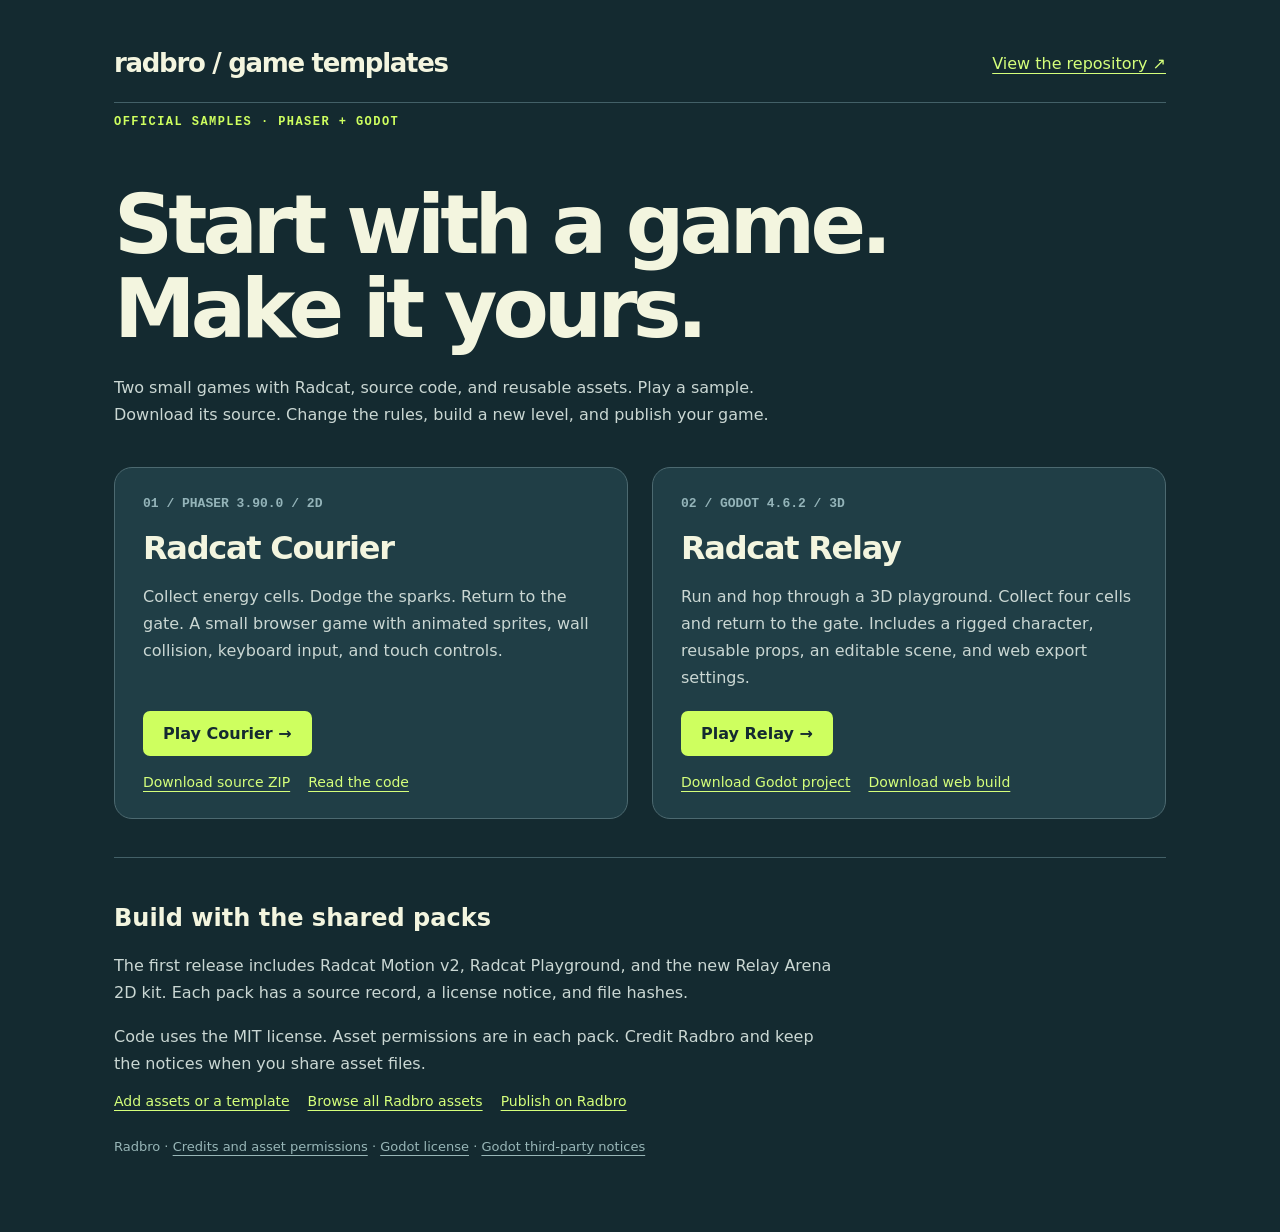
==== site.html @ 70222316 "Give builders working games Start the official sample library with editable Phaser and Godot games. " ====
<!doctype html>
<html lang="en">
<head>
<meta charset="utf-8"><meta name="viewport" content="width=device-width,initial-scale=1">
<title>Official Radbro Game Templates</title>
<link rel="icon" href="data:image/svg+xml,%3Csvg xmlns='http://www.w3.org/2000/svg' viewBox='0 0 64 64'%3E%3Crect width='64' height='64' rx='16' fill='%23ceff5f'/%3E%3Ctext x='16' y='47' font-size='44'%3ER%3C/text%3E%3C/svg%3E">
<style>
:root{color-scheme:dark;font-family:system-ui,sans-serif;background:#142a30;color:#f3f5df}*{box-sizing:border-box}body{margin:0}main{max-width:1100px;margin:auto;padding:48px 24px}a{color:#d5ff7b;text-underline-offset:4px}header{display:flex;justify-content:space-between;gap:20px;align-items:center;border-bottom:1px solid #436067;padding-bottom:24px}.brand{font-weight:850;letter-spacing:-.05em;font-size:26px}h1{font-size:clamp(42px,7vw,82px);line-height:1.02;letter-spacing:-.06em;max-width:850px;margin:54px 0 24px}p{line-height:1.7;max-width:720px;color:#cad7d3}.eyebrow{color:#ceff5f;letter-spacing:.12em;font:700 12px ui-monospace,monospace;text-transform:uppercase}.grid{display:grid;grid-template-columns:1fr 1fr;gap:24px;margin:38px 0}.card{background:#203e46;border:1px solid #4c6970;border-radius:18px;padding:28px;display:flex;flex-direction:column;align-items:flex-start}.number{font:700 13px ui-monospace,monospace;color:#94b4b9}.card h2{font-size:32px;letter-spacing:-.04em;margin:18px 0 0}.card p{flex:1}.play{display:inline-block;background:#ceff5f;color:#142a30;padding:13px 20px;border-radius:7px;text-decoration:none;font-weight:750;margin:4px 0 18px}.links{display:flex;gap:18px;flex-wrap:wrap;font-size:14px}.details{border-top:1px solid #436067;padding-top:26px;margin-top:38px}code{background:#0f2228;padding:3px 6px;border-radius:4px;font-size:13px}footer{padding:30px 0;color:#98b6b7;font-size:13px}footer a{color:inherit}@media(max-width:650px){.grid{grid-template-columns:1fr}main{padding:28px 20px}header{align-items:flex-start;flex-direction:column}h1{margin-top:36px}}
</style>
</head>
<body><main>
<header><span class="brand">radbro / game templates</span><a href="https://github.com/radbro/game-templates">View the repository ↗</a></header>
<p class="eyebrow">Official samples · Phaser + Godot</p>
<h1>Start with a game.<br>Make it yours.</h1>
<p>Two small games with Radcat, source code, and reusable assets. Play a sample. Download its source. Change the rules, build a new level, and publish your game.</p>
<div class="grid">
<article class="card"><span class="number">01 / PHASER 3.90.0 / 2D</span><h2>Radcat Courier</h2><p>Collect energy cells. Dodge the sparks. Return to the gate. A small browser game with animated sprites, wall collision, keyboard input, and touch controls.</p><a class="play" href="phaser-radcat-courier/index.html">Play Courier →</a><div class="links"><a href="phaser-radcat-courier-source.zip" download>Download source ZIP</a><a href="https://github.com/radbro/game-templates/tree/main/templates/phaser-radcat-courier">Read the code</a></div></article>
<article class="card"><span class="number">02 / GODOT 4.6.2 / 3D</span><h2>Radcat Relay</h2><p>Run and hop through a 3D playground. Collect four cells and return to the gate. Includes a rigged character, reusable props, an editable scene, and web export settings.</p><a class="play" href="godot-radcat-relay/index.html">Play Relay →</a><div class="links"><a href="godot-radcat-relay-source.zip" download>Download Godot project</a><a href="godot-radcat-relay-web.zip" download>Download web build</a></div></article>
</div>
<section class="details"><h2>Build with the shared packs</h2><p>The first release includes Radcat Motion v2, Radcat Playground, and the new Relay Arena 2D kit. Each pack has a source record, a license notice, and file hashes.</p><p>Code uses the MIT license. Asset permissions are in each pack. Credit Radbro and keep the notices when you share asset files.</p><div class="links"><a href="https://github.com/radbro/game-templates/blob/main/docs/adding-assets.md">Add assets or a template</a><a href="https://radbro.gg/assets">Browse all Radbro assets</a><a href="https://radbro.gg/build">Publish on Radbro</a></div></section>
<footer>Radbro · <a href="https://github.com/radbro/game-templates/blob/main/CREDITS.md">Credits and asset permissions</a> · <a href="GODOT-LICENSE.txt">Godot license</a> · <a href="GODOT-COPYRIGHT.txt">Godot third-party notices</a></footer>
</main></body></html>
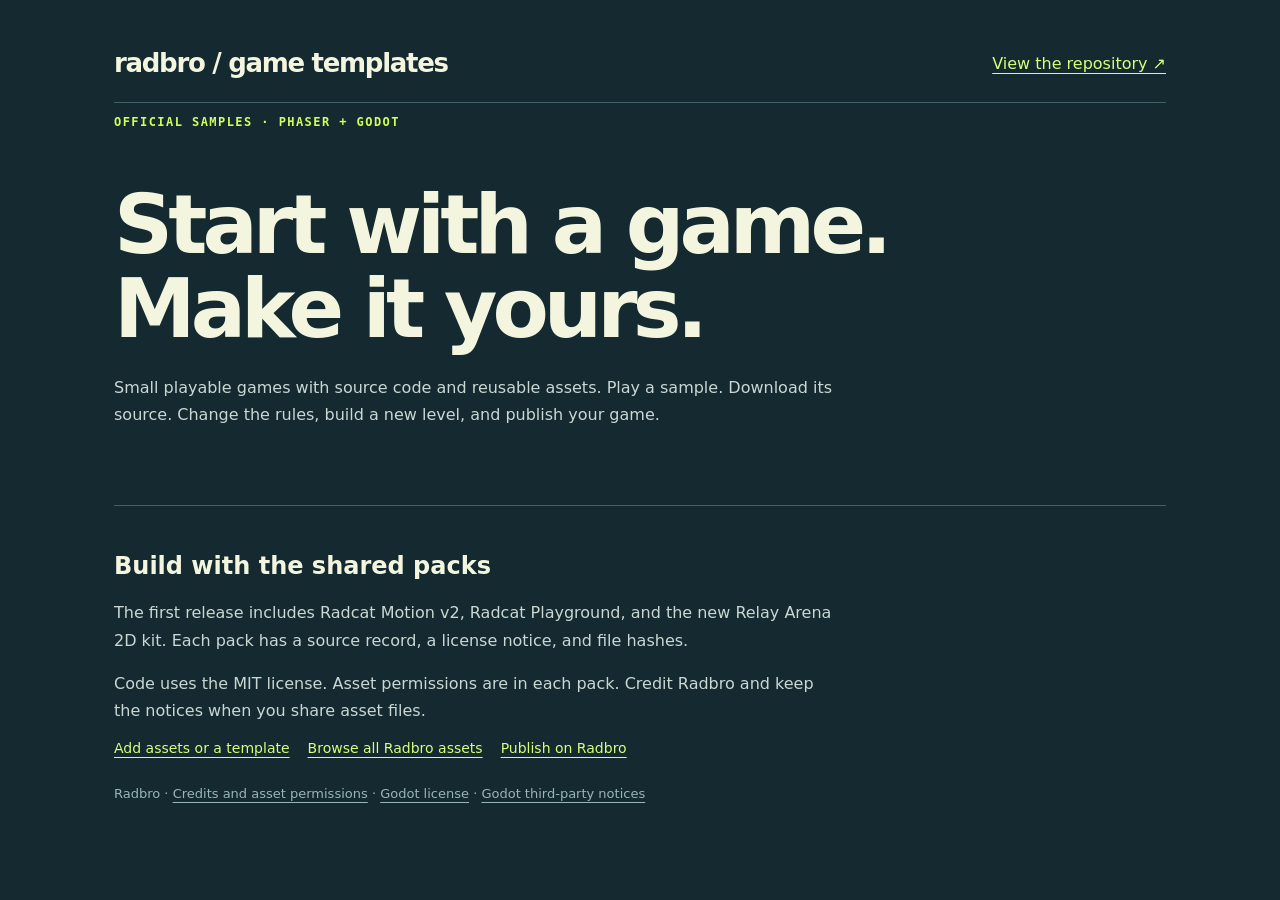
==== commit e58c2b4c: "Let each game ship with its source and credits Build the sample site and browser downloads from the " ====
--- a/site.html
+++ b/site.html
@@ -12,10 +12,9 @@
 <header><span class="brand">radbro / game templates</span><a href="https://github.com/radbro/game-templates">View the repository ↗</a></header>
 <p class="eyebrow">Official samples · Phaser + Godot</p>
 <h1>Start with a game.<br>Make it yours.</h1>
-<p>Two small games with Radcat, source code, and reusable assets. Play a sample. Download its source. Change the rules, build a new level, and publish your game.</p>
+<p>Small playable games with source code and reusable assets. Play a sample. Download its source. Change the rules, build a new level, and publish your game.</p>
 <div class="grid">
-<article class="card"><span class="number">01 / PHASER 3.90.0 / 2D</span><h2>Radcat Courier</h2><p>Collect energy cells. Dodge the sparks. Return to the gate. A small browser game with animated sprites, wall collision, keyboard input, and touch controls.</p><a class="play" href="phaser-radcat-courier/index.html">Play Courier →</a><div class="links"><a href="phaser-radcat-courier-source.zip" download>Download source ZIP</a><a href="https://github.com/radbro/game-templates/tree/main/templates/phaser-radcat-courier">Read the code</a></div></article>
-<article class="card"><span class="number">02 / GODOT 4.6.2 / 3D</span><h2>Radcat Relay</h2><p>Run and hop through a 3D playground. Collect four cells and return to the gate. Includes a rigged character, reusable props, an editable scene, and web export settings.</p><a class="play" href="godot-radcat-relay/index.html">Play Relay →</a><div class="links"><a href="godot-radcat-relay-source.zip" download>Download Godot project</a><a href="godot-radcat-relay-web.zip" download>Download web build</a></div></article>
+<!-- TEMPLATE_CARDS -->
 </div>
 <section class="details"><h2>Build with the shared packs</h2><p>The first release includes Radcat Motion v2, Radcat Playground, and the new Relay Arena 2D kit. Each pack has a source record, a license notice, and file hashes.</p><p>Code uses the MIT license. Asset permissions are in each pack. Credit Radbro and keep the notices when you share asset files.</p><div class="links"><a href="https://github.com/radbro/game-templates/blob/main/docs/adding-assets.md">Add assets or a template</a><a href="https://radbro.gg/assets">Browse all Radbro assets</a><a href="https://radbro.gg/build">Publish on Radbro</a></div></section>
 <footer>Radbro · <a href="https://github.com/radbro/game-templates/blob/main/CREDITS.md">Credits and asset permissions</a> · <a href="GODOT-LICENSE.txt">Godot license</a> · <a href="GODOT-COPYRIGHT.txt">Godot third-party notices</a></footer>
